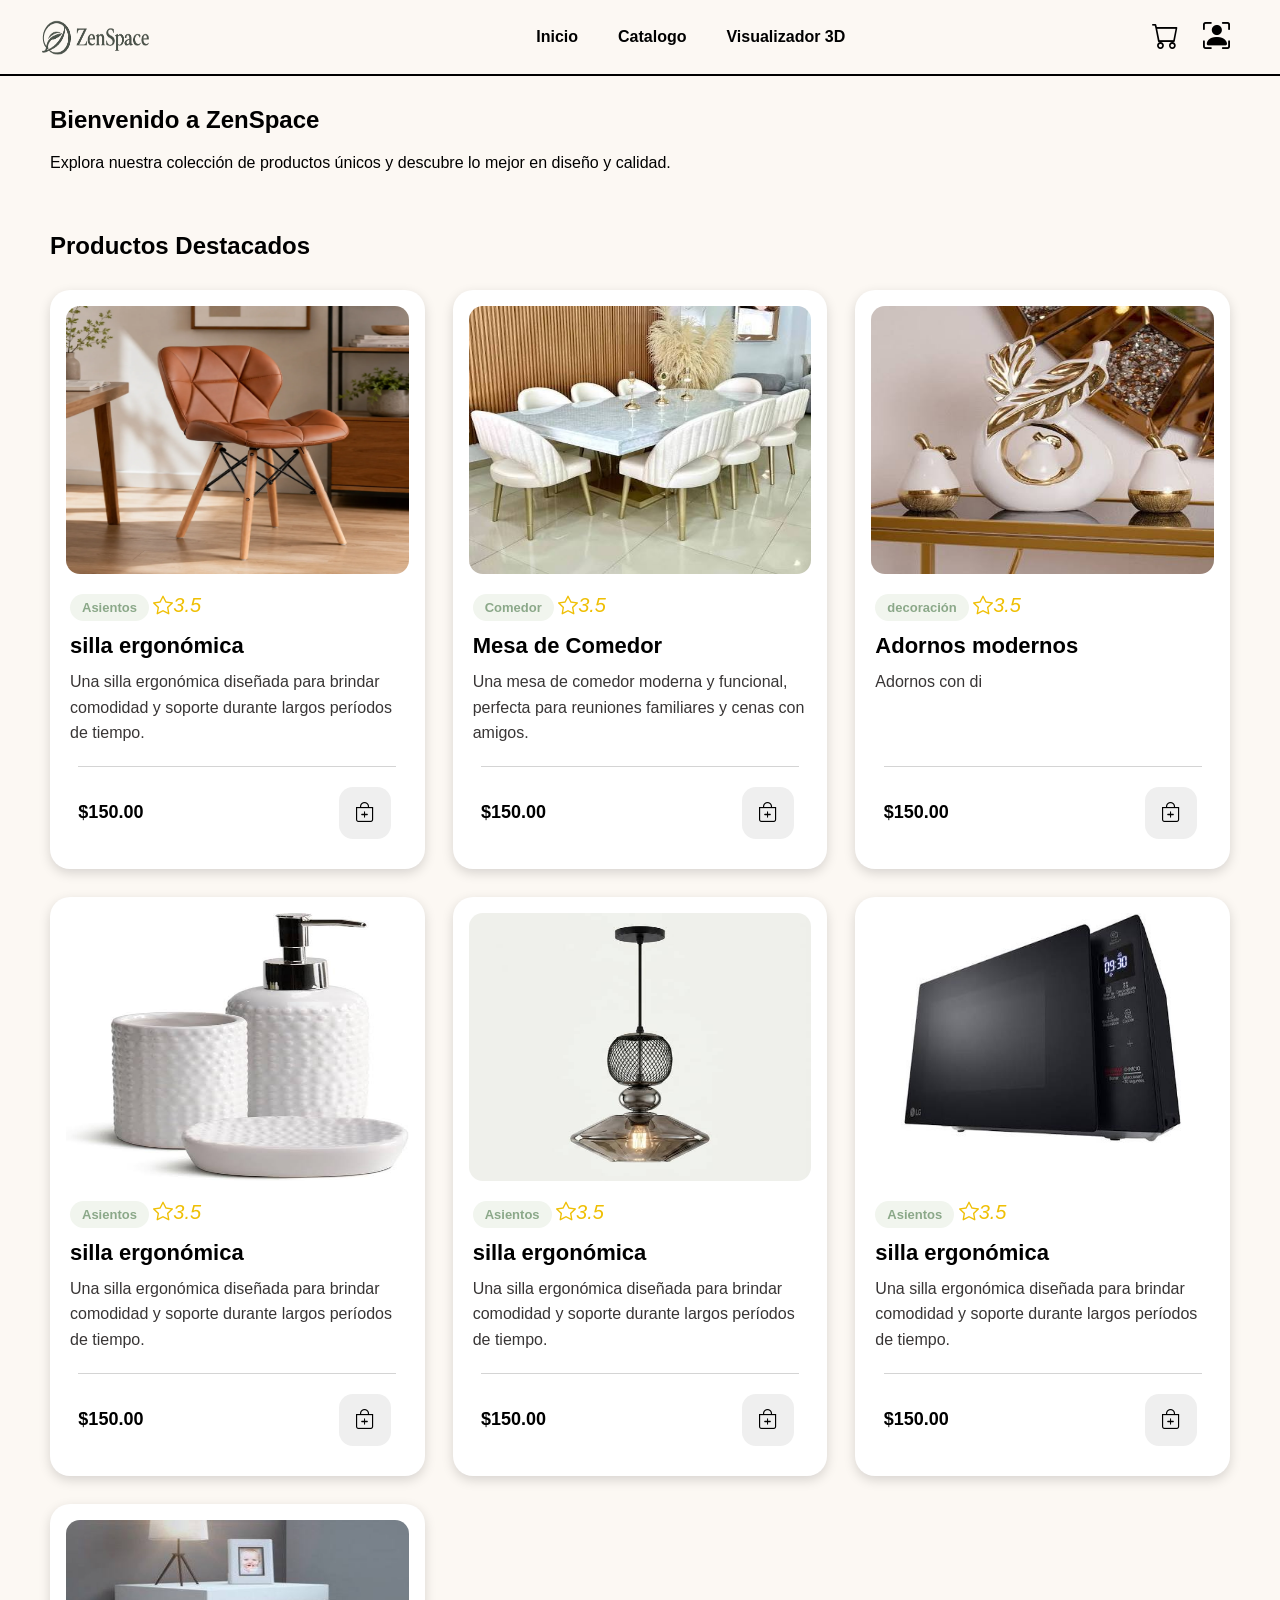
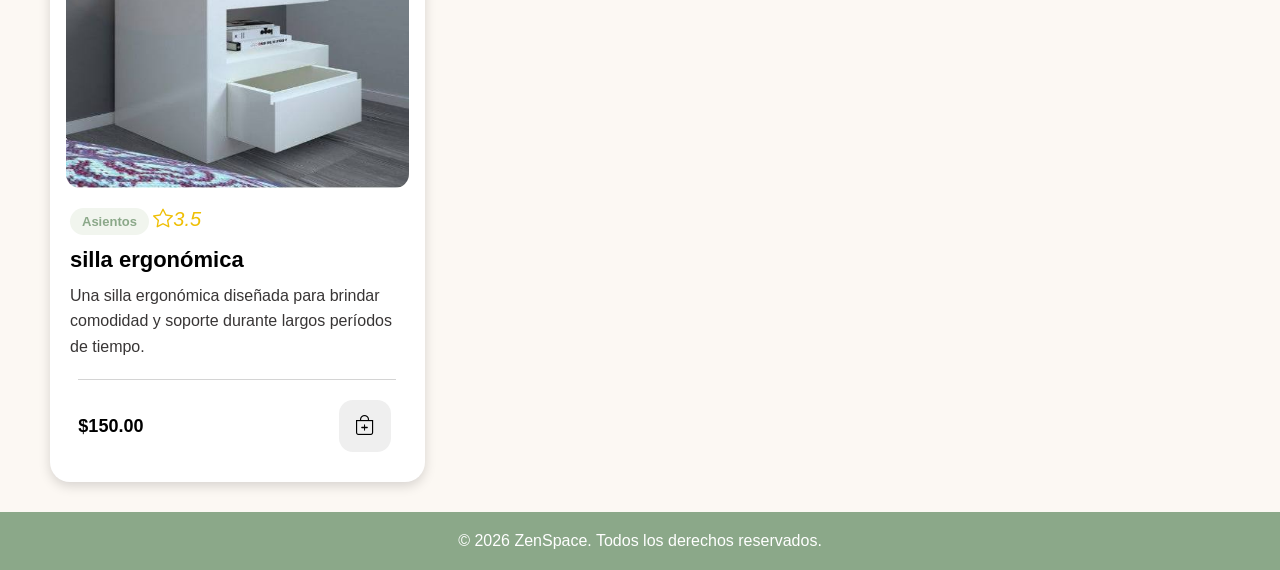
==== Cliente/index.html @ 27735504 "se implementa seccion de categoria y visualizador 3d" ====
<!DOCTYPE html>
<html lang="en">
<head>
    <meta charset="UTF-8">
    <meta name="viewport" content="width=device-width, initial-scale=1.0">
    <title>ZenSpace</title>
    <link rel="stylesheet" href="style.css">
</head>
<body>
    <header class="header">
        <div class="logo">
            <img src="../images/logo.png" alt="Logo ZenSpace" width="110" height="35">
        </div>
        <nav class="menu">
            <a href="index.html" class="link">Inicio</a>
            <a href="catalogo.html" class="link">Catalogo</a>
            <a href="visualizador.html" class="link">Visualizador 3D</a>
        </nav>
                <nav class="menu_1">
            <a href="carrito.html" class="btn-carrito"><i class="bi bi-cart"></i></a>
            <a href="perfil.html" class="btn-perfil"><i class="bi bi-person-bounding-box"></i></a>
        </nav>
    </header>

<section class="bienvenida">
    <h1>Bienvenido a ZenSpace</h1>
    <p>Explora nuestra colección de productos únicos y descubre lo mejor en diseño y calidad.</p>
</section>

<section>

</section>

  <section class="destacadas-seccion">
     <h2> Productos Destacados</h2>

    <div class="grid-catalogo">
      <article class="card-producto">
        <div class="img-producto">
          <img src="../images/silla.png" alt="Silla ergonómica">
          <button class="favorito">
          <i class="bi bi-heart"></i></button>
        </div>

        <div class="contenido-producto">
          <div class="encabezado">
           <span class="marcar-categoria">Asientos</span>
           <span class="btn-estrella"><i class="bi bi-star">3.5</i> </span>
          </div>
           <h3>silla ergonómica</h3>
           <p>Una silla ergonómica diseñada para brindar comodidad y soporte durante largos períodos de tiempo.</p>     
          <div class="footer-producto">
           <strong class="precio-catalogo">$150.00</strong>
           <button class="btn-aggcarrito">
           <i class="bi bi-bag-plus"></i></button>
          </div>
        </div>
      </article>

      <article class="card-producto">
        <div class="img-producto">
         <img src="../images/comedor.png" alt="Mesa de madera">
         <button class="favorito">
         <i class="bi bi-heart"></i></button>
        </div>

        <div class="contenido-producto">
          <div class="encabezado">
           <span class="marcar-categoria">Comedor</span>
           <span class="btn-estrella"><i class="bi bi-star">3.5</i> </span>
          </div>
           <h3>Mesa de Comedor</h3>
           <p>Una mesa de comedor moderna y funcional, perfecta para reuniones familiares y cenas con amigos.</p>

          <div class="footer-producto">
           <strong class="precio-catalogo">$150.00</strong>
           <button class="btn-aggcarrito">
           <i class="bi bi-bag-plus"></i></button>
          </div>
        </div>
      </article>

      <article class="card-producto">
        <div class="img-producto">
         <img src="../images/adornos.png" alt="Mesa de madera">
         <button class="favorito">
         <i class="bi bi-heart"></i></button>
        </div>

        <div class="contenido-producto">
          <div class="encabezado">
           <span class="marcar-categoria">decoración</span>
           <span class="btn-estrella"><i class="bi bi-star">3.5</i> </span>
          </div>
         <h3>Adornos modernos</h3>
         <p>Adornos con di</p>
          <div class="footer-producto">
           <strong class="precio-catalogo">$150.00</strong>
           <button class="btn-aggcarrito">
           <i class="bi bi-bag-plus"></i></button>
          </div>
        </div>
      </article>

      <article class="card-producto">
        <div class="img-producto">
         <img src="../images/aseo.png" alt="Mesa de madera">
         <button class="favorito">
         <i class="bi bi-heart"></i></button>
        </div>

        <div class="contenido-producto">
          <div class="encabezado">
           <span class="marcar-categoria">Asientos</span>
           <span class="btn-estrella"><i class="bi bi-star">3.5</i> </span>
          </div>
           <h3>silla ergonómica</h3>
           <p>Una silla ergonómica diseñada para brindar comodidad y soporte durante largos períodos de tiempo.</p>

          <div class="footer-producto">
           <strong class="precio-catalogo">$150.00</strong>
           <button class="btn-aggcarrito">
           <i class="bi bi-bag-plus"></i></button>
          </div>
        </div>
      </article>

      <article class="card-producto">
        <div class="img-producto">
         <img src="../images/lampara.png" alt="Mesa de madera">
         <button class="favorito">
         <i class="bi bi-heart"></i></button>
        </div>

        <div class="contenido-producto">
          <div class="encabezado">
           <span class="marcar-categoria">Asientos</span>
           <span class="btn-estrella"><i class="bi bi-star">3.5</i> </span>
          </div>
           <h3>silla ergonómica</h3>
           <p>Una silla ergonómica diseñada para brindar comodidad y soporte durante largos períodos de tiempo.</p>

          <div class="footer-producto">
           <strong class="precio-catalogo">$150.00</strong>
           <button class="btn-aggcarrito">
           <i class="bi bi-bag-plus"></i></button>
          </div>
        </div>
      </article>
   
      <article class="card-producto">
        <div class="img-producto">
         <img src="../images/microondas.png" alt="Mesa de madera">
         <button class="favorito">
         <i class="bi bi-heart"></i></button>
        </div>

        <div class="contenido-producto">
          <div class="encabezado">
           <span class="marcar-categoria">Asientos</span>
           <span class="btn-estrella"><i class="bi bi-star">3.5</i> </span>
          </div>
           <h3>silla ergonómica</h3>
           <p>Una silla ergonómica diseñada para brindar comodidad y soporte durante largos períodos de tiempo.</p>

          <div class="footer-producto">
           <strong class="precio-catalogo">$150.00</strong>
           <button class="btn-aggcarrito">
           <i class="bi bi-bag-plus"></i></button>
          </div>
        </div>
      </article>

      <article class="card-producto">
        <div class="img-producto">
         <img src="../images/mesa_noche.png" alt="Mesa de madera">
         <button class="favorito">
         <i class="bi bi-heart"></i></button>
        </div>

        <div class="contenido-producto">
          <div class="encabezado">
           <span class="marcar-categoria">Asientos</span>
           <span class="btn-estrella"><i class="bi bi-star">3.5</i> </span>
           </div>
           <h3>silla ergonómica</h3>
           <p>Una silla ergonómica diseñada para brindar comodidad y soporte durante largos períodos de tiempo.</p>

          <div class="footer-producto">
           <strong class="precio-catalogo">$150.00</strong>
           <button class="btn-aggcarrito">
           <i class="bi bi-bag-plus"></i></button>
          </div>
        </div>
      </article>

  </section>

</body>

<footer class="footer">
    <p>&copy; 2026 ZenSpace. Todos los derechos reservados.</p>
</footer>
</html>
---- Cliente/style.css ----
@import url("https://cdn.jsdelivr.net/npm/bootstrap-icons@1.13.1/font/bootstrap-icons.min.css");
*
{
  box-sizing: border-box;
  margin: 0;
  padding: 0;
}

body {
  font-family: "Segoe UI", sans-serif;
  color: #000000;
  background-color: #fcf8f3;
  height: auto;
  display: flex;
  flex-direction: column;
  min-height: 100vh;
  overflow-x: hidden;
}

.header {
  display: flex;
  align-items: center;
  padding: 15px 40px;
  background: #fcf8f3;
  border-bottom: 2px solid;
  justify-content: space-between;
}

 /* tamaño de el logo */
.logo {
    width: 200px;
    margin-top: 5px;

}

.footer {
  text-align: center;
  padding: 20px;
  background: #8BA889;
  color: white;
}

.bienvenida {
  padding: 30px 50px;
  background: #fcf8f3;
}

.bienvenida h1 {
  margin-bottom: 20px;
  color: #000000;
}

.menu {
  display: flex;
  gap: 40px;
  align-items: center;
  justify-content: space-around;
}

.menu a {
  text-decoration: none;
  color: #000000;
  font-weight: bold;
  transition: color 0.3s ease;
}

.menu_1 a {
  text-decoration: none;
  color: #000000;
  font-weight: bold;
  transition: color 0.3s ease;
  padding: 10px;
} 

.btn-carrito i, .btn-perfil i {
  font-size: 27px;
}

.destacadas-seccion {
  padding: 30px 50px;
}

.destacadas-seccion h2 {
  margin-bottom: 30px;
  color: #000000;
}

/*  botón para agregar prodcuto al carrito */
.btn-aggcarrito {
  margin: 10px 5px;
  width: 52px;
  height: 52px;
  font-size: 20px;
  border: none;
  border-radius: 14px;
  color: #000000;
  cursor: pointer;
  transition: .3s;
  
}

.btn-aggcarrito:hover {
  background: #A7BEA3;
}

.footer-producto {
  display: flex;
  justify-content: space-between;
  align-items: center;
  padding-top: 10px;
  border-top: 1px solid #d4d4d4;
  width: 95%;
  margin: 12px auto 0;
  margin-top: auto;
}

.btn-star i {
  color: #000000;
  font-size: 23px;
  transition: all .2s ease;
}

.btn-star:hover i {
  color: #A7BEA3;
  transform: scale(1.1);
}

/* catalogo */

.catalogo {
  padding: 40px 50px;
}

.header-catalogo {
  display: flex;
  justify-content: space-between;
  align-items: center;
  margin-bottom: 30px;
  gap: 20px;
}

.header-catalogo h1 {
  font-size: 40px;
  margin-bottom: 10px;
}

.acciones {
  display: flex;
  align-items: center;
  gap: 15px;
}

.busqueda {
  display: flex;
  align-items: center;
  gap: 10px;
  background: #ffffff;
  border: 1px solid #E6E4DF;
  border-radius: 14px;
  padding: 12px 16px;
  min-width: 280px;
}

.busqueda input {
  border: none;
  outline: none;
  background: transparent;
  font-size: 15px;
}

.btn-filtro {
  display: flex;
  align-items: center;
  cursor: pointer;
  border: 1px solid #E6E4DF; 
  border-radius: 14px;
  gap: 10px;
  padding: 12px 18px;
  transition: .3s;
  background: #ffffff;
}

.btn-filtro:hover {
  border-color: #383535;
}

/* marcadores rapidos de categoria */

.filtros {
  display: flex;
  flex-wrap: wrap;
  gap: 12px;
  margin-bottom: 35px;
}

.chip {
  border: 1px solid #E6E4DF ;
  border-radius: 20px;
  cursor: pointer;
  background: #fcf8f3;
  padding: 10px 18px;
  transition: .3s;
}

.chip.activo,
.chip:hover {
  background: #8BA889;
  color: #ffffff;
  border-color: #8BA889;
}

.grid-catalogo {
  display: grid;
  grid-template-columns: repeat(auto-fit, minmax(320px, 1fr));
  gap: 28px;
}

.card-producto {
  display: flex;
  flex-direction: column;
  border-radius: 20px;
  background: #ffffff;
  overflow: hidden;
  box-shadow: 0 4px 12px rgba(0,0,0,.15);
  transition: .3s;
}

.card-producto:hover {
  transform: translate(-6px);
  box-shadow: 0 10px 24px rgba(0,0,0,.38);
}

.img-producto img {
  position: relative;
  padding: 16px;
  width: 100%;
  height: 300px;
  border-radius: 30px;
}

.favorito {
  position: absolute;
  top: 28px;
  right:28px;
  width:42px;
  height:42px;
  border: none;
  border-radius: 50px;
  background: none;
  cursor: pointer;
  opacity: 0;
  transition: .3s;
  font-size: 20px;
} 

.card-producto:hover .favorito{
  opacity: 1;
}

.favorito:hover {
  color: red;
}

.contenido-producto {
  display: flex;
  flex-direction: column;
  flex: 1;
  padding: 0 20px 20px;
}

.marcar-categoria {
  display: inline-block;
  padding: 6px 12px;
  border-radius: 20px;
  background: #F1F5EE;
  color: #8BA889;
  font-size: 13px;
  font-weight: 600;
  margin-bottom: 12px;
}

.contenido-producto h3 {
  font-size: 22px;
  margin-bottom: 10px;
}

.contenido-producto p {
  color: #383535;
  line-height: 1.6;
  margin-bottom: 20px;
}


.precio-catalogo {
  font-size: 18px;
}

.btn-agregar-carrito {
  width: 52px;
  height: 52px;
  font-size: 20px;
  border: none;
  border-radius: 14px;
  color: #000000;
  cursor: pointer;
  transition: .3s;
}

.btn-agregar-carrito:hover {
  background: #A7BEA3;
}

.paginacion {
  display: flex;
  justify-content: center;
  align-items: center;
  gap: 12px;
  margin-top: 45px;
}

.pagina {
  width: 46px;
  height: 46px;
  border: none;
  border-radius: 12px;
  border: 1px solid #E6E4DF;
  cursor: pointer;
  transition: .3s;
}

.pagina.actual,
.pagina:hover {
  background: #A7BEA3;
  color: #ffffff;
  border-color: #a0a0a0;
}

.btn-estrella {
  color: #EFBF04;
  font-size: 20px;
}

.visualizador {
  display: grid;
  grid-template-columns: 320px 1fr;
  gap: 25px;
  padding: 25px;
  background: #fcf8f3;
  min-height: calc(100vh - 120px);
}

.panel-3d {
  display: flex;
  flex-direction: column;
  padding: 20px;
  border-radius: 20px;
  box-shadow: 0 4px 10px rgba(0,0,0,.10);
  background: #ffffff;
}

.panel-titulo {
  display: flex;
  align-items: flex-start;
  gap: 15px;
  padding-bottom: 20px;
  border-bottom: 1px solid #eee;
}

.panel-titulo i {
  color: #8BA889;
  font-size: 24px;
}

.panel-titulo h2 {
  font-size: 24px;
  margin-bottom: 4px;
}

.panel-titulo p {
  color: #777;
  font-size: 14px;
}

.lista-3d {
  display: flex;
  flex-direction: column;
  gap: 15px;
  margin: 25px 0;
}

.item-3d {
  display: flex;
  align-items: center;
  gap: 15px;
  padding: 12px;
  border: 1px solid #eee;
  border-radius: 16px;
  transition: .3s;
}

.item-3d:hover {
  border-color: #8BA889;
  transform: translate(-2px);
}

.item-3d img {
  width: 70px;
  height: 70px;
  border-radius: 12px;
}

.item-info {
  flex: 1;
}

.item-info h3 {
  font-size: 16px;
  margin-bottom: 6px;
}

.item-info span {
  color: #8BA889;
  font-weight: 700;
}

.item-3d .bi-three-dots {
  color: #999;
  font-size: 18px;
  cursor: pointer;
}

.resumen-3d {
  margin-top: auto;
}

.total-productos3d {
  display: flex;
  justify-content: space-between;
  align-items: center;
  padding: 18px 0;
  border-top: 1px solid #eee;
}

.total-productos3d span {
  color: #666;
}

.total-productos3d strong {
  font-size: 22px;
}

.btn-look {
  display: flex;
  justify-content: center;
  align-items: center;
  gap: 10px;
  padding: 15px;
  width: 100%;
  border: none;
  border-radius: 14px;
  font-size: 16px;
  font-weight: 600;
  color: #ffffff;
  background: #8BA889;
  cursor: pointer;
  transition: .3s;
}

.btn-look:hover {
  background: #A7BEA3;
}

.lienzo-3d {
  display: flex;
  justify-content: center;
  align-items: center;
  position: relative;
  min-height: 700px;
  border: 2px dashed #E5D0D8; 
  border-radius: 24px;
  background: #ffffff;
}

.visualizacion {
  text-align: center;
  color: #A0A0A0;
}

.visualizacion i {
  font-size: 70px;
  margin-bottom: 20px;
}

.visualizacion h3 {
  font-size: 28px;
  margin-bottom: 10px;
  color: #7A7A7A;
}

.visualizacion p {
  font-size: 16px;
}
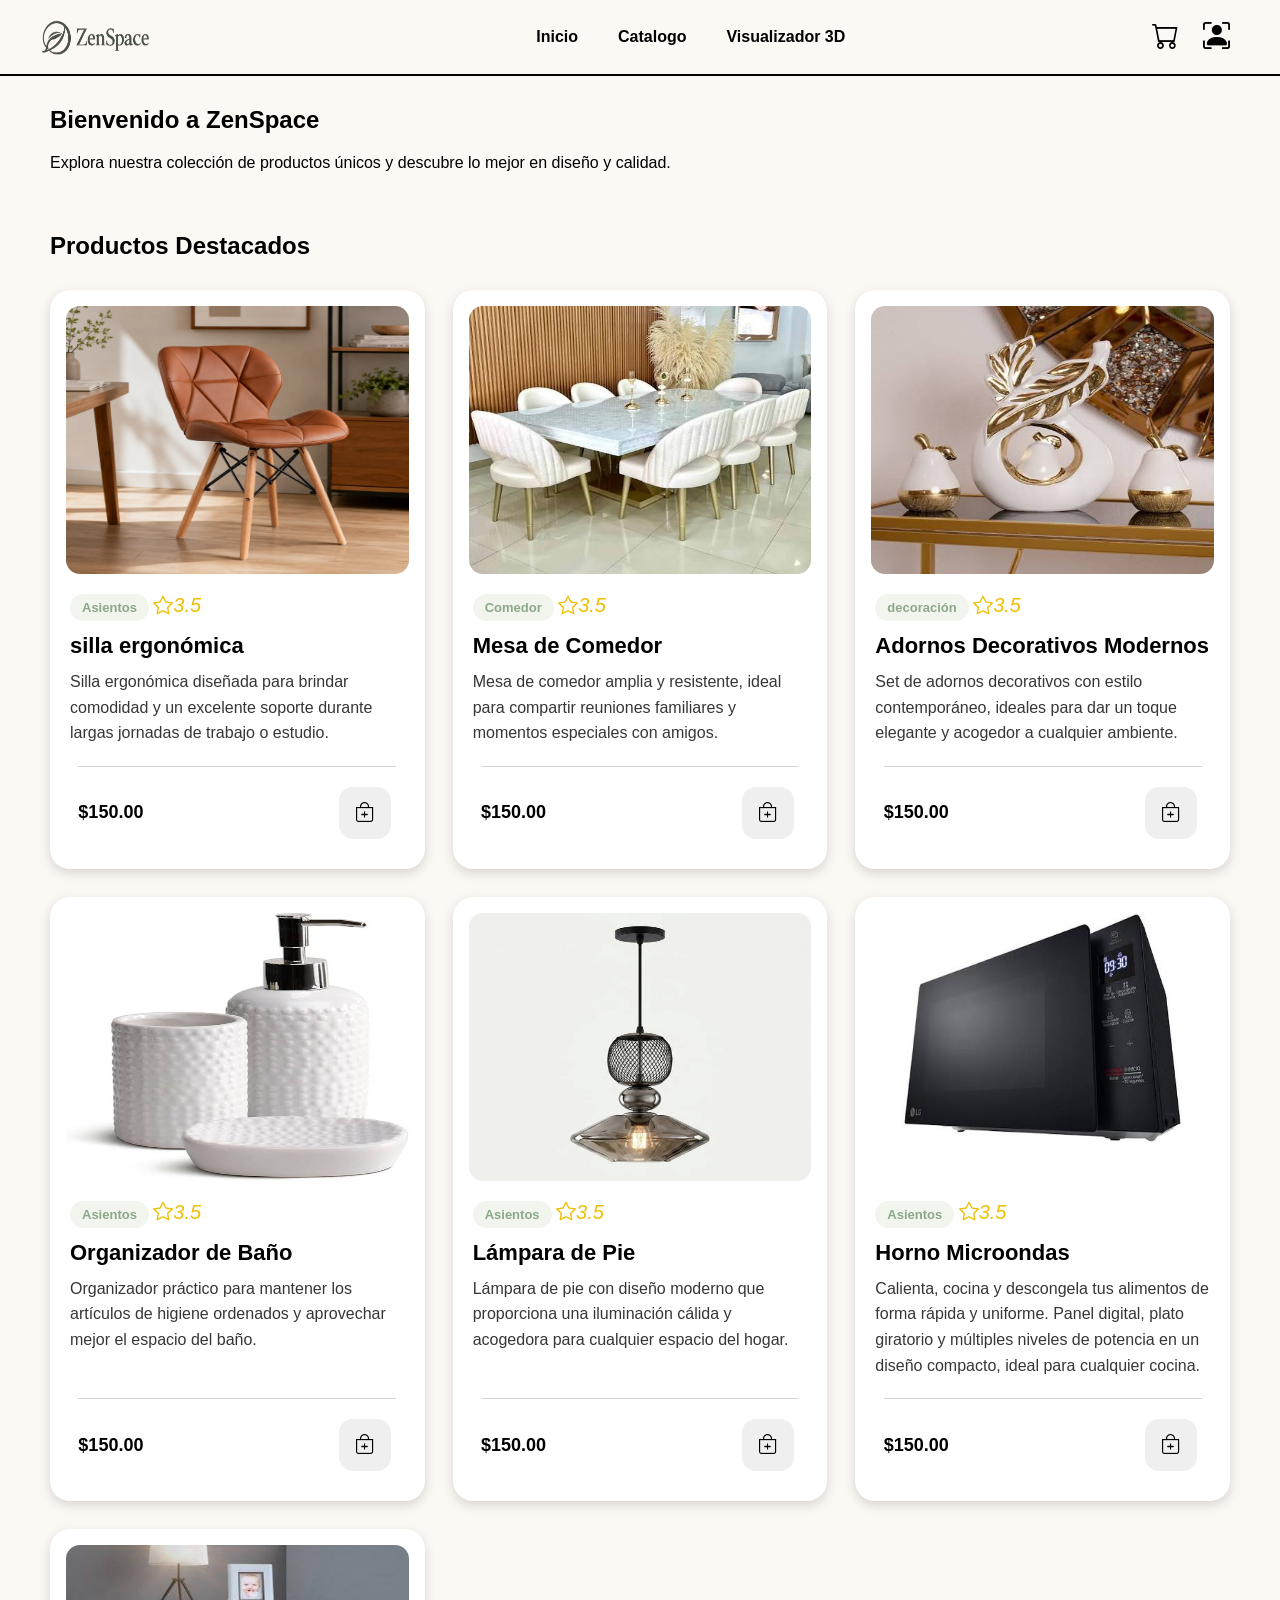
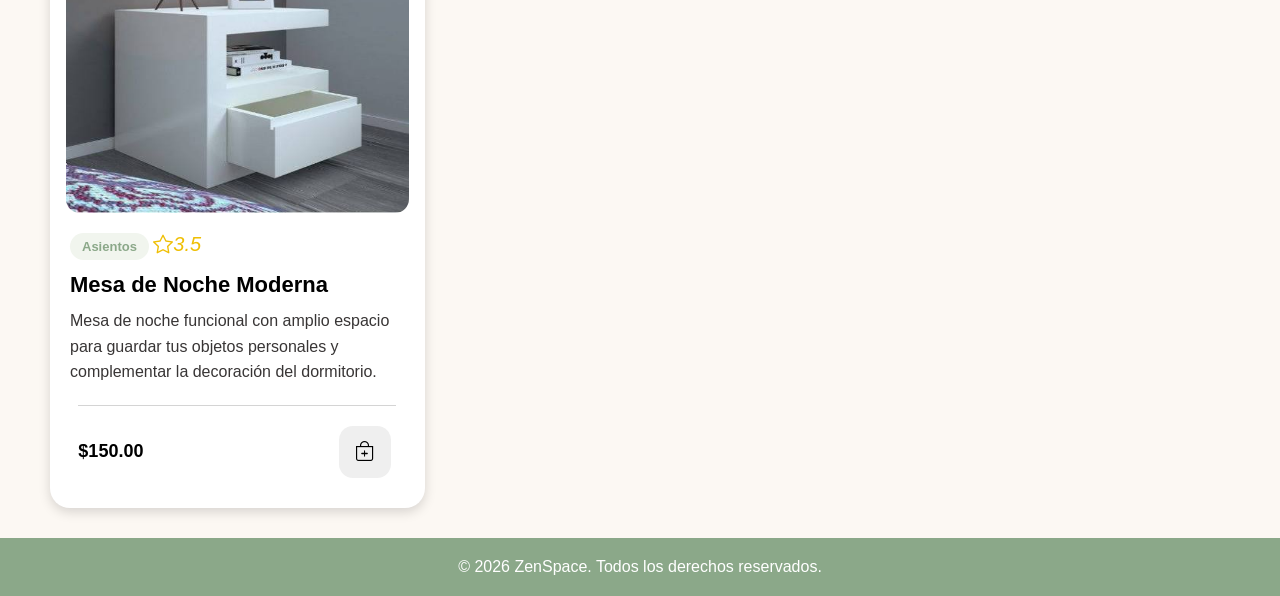
==== commit f0e95279: "actualizacion productos" ====
--- a/Cliente/index.html
+++ b/Cliente/index.html
@@ -26,7 +26,7 @@
     <h1>Bienvenido a ZenSpace</h1>
     <p>Explora nuestra colección de productos únicos y descubre lo mejor en diseño y calidad.</p>
 </section>
-
+   
 <section>
 
 </section>
@@ -48,7 +48,7 @@
            <span class="btn-estrella"><i class="bi bi-star">3.5</i> </span>
           </div>
            <h3>silla ergonómica</h3>
-           <p>Una silla ergonómica diseñada para brindar comodidad y soporte durante largos períodos de tiempo.</p>     
+           <p>Silla ergonómica diseñada para brindar comodidad y un excelente soporte durante largas jornadas de trabajo o estudio.</p>     
           <div class="footer-producto">
            <strong class="precio-catalogo">$150.00</strong>
            <button class="btn-aggcarrito">
@@ -70,7 +70,7 @@
            <span class="btn-estrella"><i class="bi bi-star">3.5</i> </span>
           </div>
            <h3>Mesa de Comedor</h3>
-           <p>Una mesa de comedor moderna y funcional, perfecta para reuniones familiares y cenas con amigos.</p>
+           <p>Mesa de comedor amplia y resistente, ideal para compartir reuniones familiares y momentos especiales con amigos.</p>
 
           <div class="footer-producto">
            <strong class="precio-catalogo">$150.00</strong>
@@ -92,8 +92,8 @@
            <span class="marcar-categoria">decoración</span>
            <span class="btn-estrella"><i class="bi bi-star">3.5</i> </span>
           </div>
-         <h3>Adornos modernos</h3>
-         <p>Adornos con di</p>
+         <h3>Adornos Decorativos Modernos</h3>
+         <p>Set de adornos decorativos con estilo contemporáneo, ideales para dar un toque elegante y acogedor a cualquier ambiente.</p>
           <div class="footer-producto">
            <strong class="precio-catalogo">$150.00</strong>
            <button class="btn-aggcarrito">
@@ -114,8 +114,8 @@
            <span class="marcar-categoria">Asientos</span>
            <span class="btn-estrella"><i class="bi bi-star">3.5</i> </span>
           </div>
-           <h3>silla ergonómica</h3>
-           <p>Una silla ergonómica diseñada para brindar comodidad y soporte durante largos períodos de tiempo.</p>
+           <h3>Organizador de Baño</h3>
+           <p>Organizador práctico para mantener los artículos de higiene ordenados y aprovechar mejor el espacio del baño.</p>
 
           <div class="footer-producto">
            <strong class="precio-catalogo">$150.00</strong>
@@ -137,8 +137,8 @@
            <span class="marcar-categoria">Asientos</span>
            <span class="btn-estrella"><i class="bi bi-star">3.5</i> </span>
           </div>
-           <h3>silla ergonómica</h3>
-           <p>Una silla ergonómica diseñada para brindar comodidad y soporte durante largos períodos de tiempo.</p>
+           <h3>Lámpara de Pie</h3>
+           <p>Lámpara de pie con diseño moderno que proporciona una iluminación cálida y acogedora para cualquier espacio del hogar.</p>
 
           <div class="footer-producto">
            <strong class="precio-catalogo">$150.00</strong>
@@ -160,8 +160,8 @@
            <span class="marcar-categoria">Asientos</span>
            <span class="btn-estrella"><i class="bi bi-star">3.5</i> </span>
           </div>
-           <h3>silla ergonómica</h3>
-           <p>Una silla ergonómica diseñada para brindar comodidad y soporte durante largos períodos de tiempo.</p>
+           <h3>Horno Microondas</h3>
+           <p>Calienta, cocina y descongela tus alimentos de forma rápida y uniforme. Panel digital, plato giratorio y múltiples niveles de potencia en un diseño compacto, ideal para cualquier cocina.</p>
 
           <div class="footer-producto">
            <strong class="precio-catalogo">$150.00</strong>
@@ -183,8 +183,8 @@
            <span class="marcar-categoria">Asientos</span>
            <span class="btn-estrella"><i class="bi bi-star">3.5</i> </span>
            </div>
-           <h3>silla ergonómica</h3>
-           <p>Una silla ergonómica diseñada para brindar comodidad y soporte durante largos períodos de tiempo.</p>
+           <h3>Mesa de Noche Moderna</h3>
+           <p>Mesa de noche funcional con amplio espacio para guardar tus objetos personales y complementar la decoración del dormitorio.</p>
 
           <div class="footer-producto">
            <strong class="precio-catalogo">$150.00</strong>
--- a/Cliente/style.css
+++ b/Cliente/style.css
@@ -74,6 +74,12 @@
 
 .btn-carrito i, .btn-perfil i {
   font-size: 27px;
+}
+
+.btn-perfil i:hover,
+.btn-carrito i:hover {
+  padding: 10px;
+  border: 1px solid ;
 }
 
 .destacadas-seccion {
